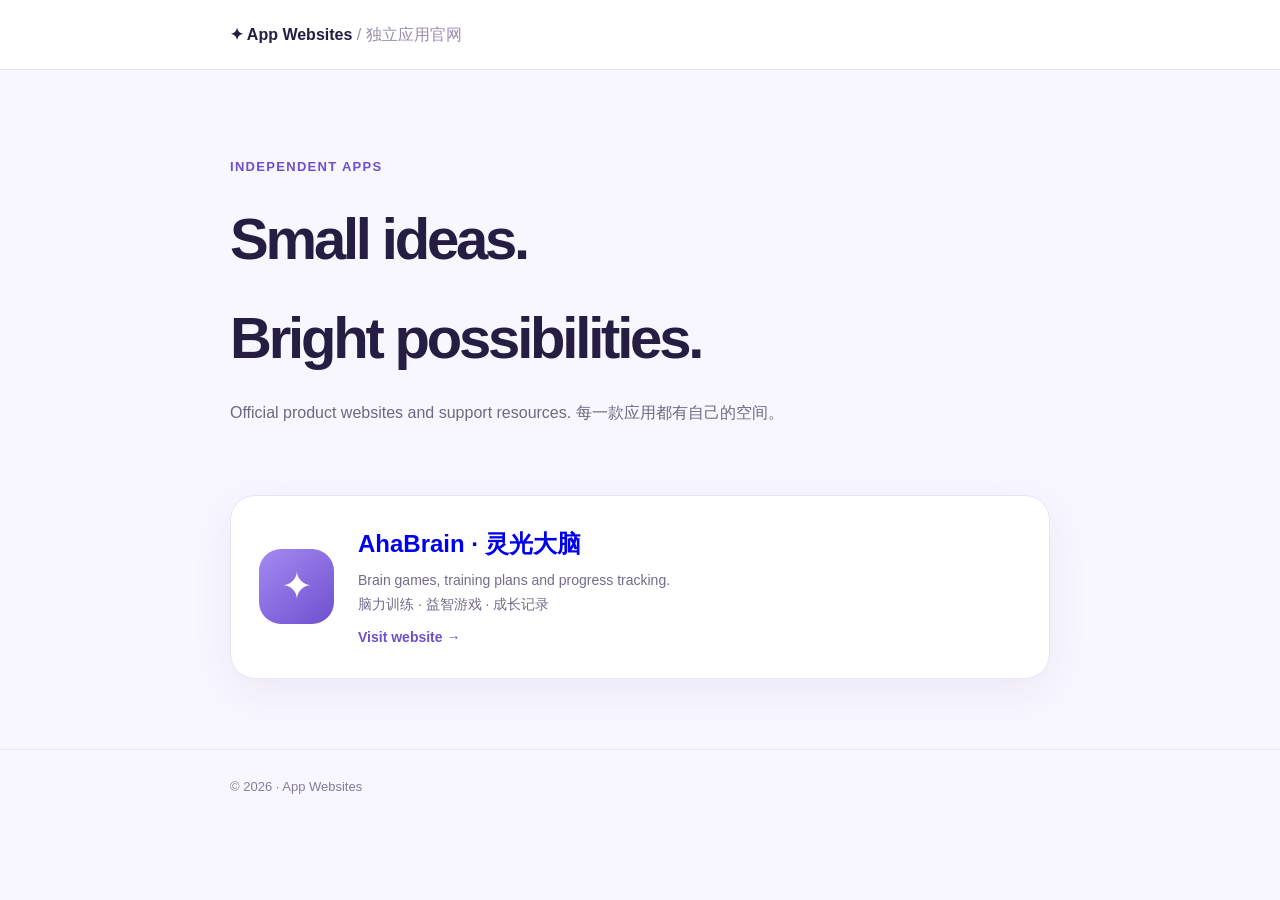
==== index.html @ 35978523 "Create public website hub for multiple apps" ====
<!doctype html>
<html lang="en"><head><meta charset="utf-8"><meta name="viewport" content="width=device-width, initial-scale=1"><meta name="theme-color" content="#7054d6"><meta name="description" content="Official websites and support resources for independent apps."><title>App Websites · 灵光大脑 AhaBrain</title>
<style>*{box-sizing:border-box}body{margin:0;background:#f8f6ff;color:#251d42;font:16px/1.7 -apple-system,BlinkMacSystemFont,"Segoe UI","PingFang SC",sans-serif}.container{width:min(820px,calc(100% - 38px));margin:0 auto}header{background:#fff;border-bottom:1px solid #e9e4f5;padding:21px 0;font-weight:750}.hero{padding:86px 0 38px}.eyebrow{color:#6d50cc;font-size:13px;letter-spacing:.1em;font-weight:800}.hero h1{font-size:clamp(38px,7vw,58px);letter-spacing:-.055em;margin:12px 0}.hero p{color:#6f6882;max-width:620px;margin:0}.card{display:flex;align-items:center;gap:24px;border:1px solid #e9e4f5;border-radius:25px;background:#fff;padding:28px;margin:30px 0 70px;box-shadow:0 12px 45px #47318010;text-decoration:none;transition:transform .2s}.card:hover{transform:translateY(-3px)}.icon{display:grid;place-items:center;min-width:75px;height:75px;border-radius:22px;background:linear-gradient(140deg,#a48af3,#6f50ce);color:#fff;font-size:38px}.card h2{margin:0;font-size:24px}.card p{margin:5px 0 0;color:#746b8a;font-size:14px}.card strong{display:block;margin-top:9px;color:#6e50cb;font-size:14px}footer{border-top:1px solid #e9e4f5;padding:26px 0;color:#857d98;font-size:13px}@media(max-width:540px){.hero{padding:55px 0 25px}.card{padding:22px;gap:16px}.icon{min-width:62px;height:62px;font-size:29px}.card h2{font-size:20px}}</style></head>
<body><header><div class="container">✦ App Websites <span style="color:#9a8daf;font-weight:500">/ 独立应用官网</span></div></header>
<main class="container"><div class="hero"><div class="eyebrow">INDEPENDENT APPS</div><h1>Small ideas.<br>Bright possibilities.</h1><p>Official product websites and support resources. 每一款应用都有自己的空间。</p></div>
<a href="./ahabrain/" class="card"><span class="icon" aria-hidden="true">✦</span><span><h2>AhaBrain · 灵光大脑</h2><p>Brain games, training plans and progress tracking.<br>脑力训练 · 益智游戏 · 成长记录</p><strong>Visit website →</strong></span></a></main>
<footer><div class="container">© 2026 · App Websites</div></footer></body></html>
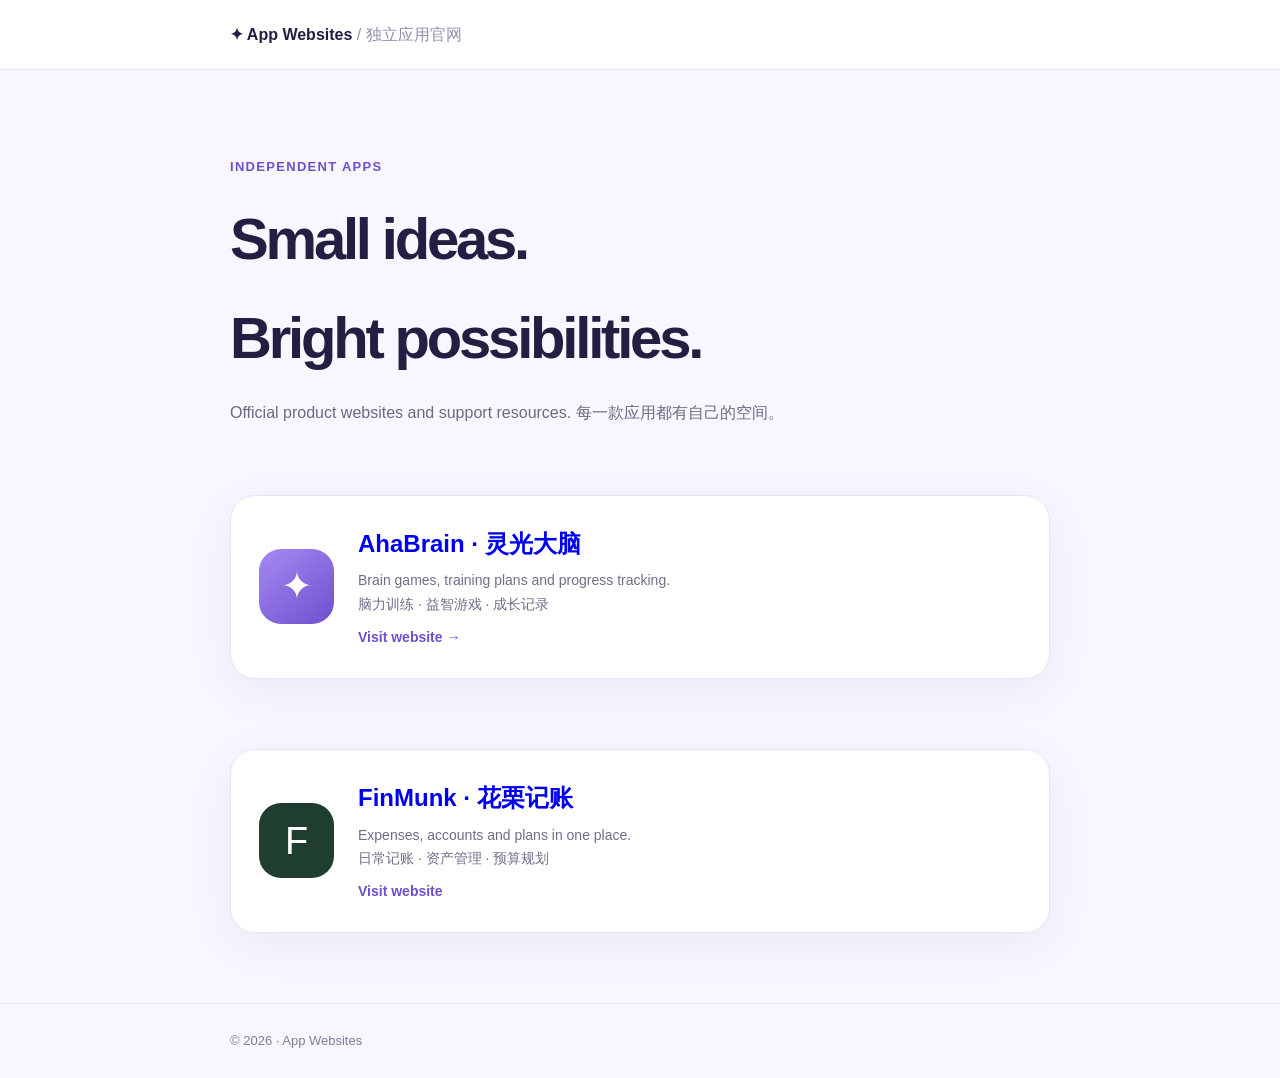
==== commit e2bb2790: "Link FinMunk from the public app website hub" ====
--- a/index.html
+++ b/index.html
@@ -3,5 +3,5 @@
 <style>*{box-sizing:border-box}body{margin:0;background:#f8f6ff;color:#251d42;font:16px/1.7 -apple-system,BlinkMacSystemFont,"Segoe UI","PingFang SC",sans-serif}.container{width:min(820px,calc(100% - 38px));margin:0 auto}header{background:#fff;border-bottom:1px solid #e9e4f5;padding:21px 0;font-weight:750}.hero{padding:86px 0 38px}.eyebrow{color:#6d50cc;font-size:13px;letter-spacing:.1em;font-weight:800}.hero h1{font-size:clamp(38px,7vw,58px);letter-spacing:-.055em;margin:12px 0}.hero p{color:#6f6882;max-width:620px;margin:0}.card{display:flex;align-items:center;gap:24px;border:1px solid #e9e4f5;border-radius:25px;background:#fff;padding:28px;margin:30px 0 70px;box-shadow:0 12px 45px #47318010;text-decoration:none;transition:transform .2s}.card:hover{transform:translateY(-3px)}.icon{display:grid;place-items:center;min-width:75px;height:75px;border-radius:22px;background:linear-gradient(140deg,#a48af3,#6f50ce);color:#fff;font-size:38px}.card h2{margin:0;font-size:24px}.card p{margin:5px 0 0;color:#746b8a;font-size:14px}.card strong{display:block;margin-top:9px;color:#6e50cb;font-size:14px}footer{border-top:1px solid #e9e4f5;padding:26px 0;color:#857d98;font-size:13px}@media(max-width:540px){.hero{padding:55px 0 25px}.card{padding:22px;gap:16px}.icon{min-width:62px;height:62px;font-size:29px}.card h2{font-size:20px}}</style></head>
 <body><header><div class="container">✦ App Websites <span style="color:#9a8daf;font-weight:500">/ 独立应用官网</span></div></header>
 <main class="container"><div class="hero"><div class="eyebrow">INDEPENDENT APPS</div><h1>Small ideas.<br>Bright possibilities.</h1><p>Official product websites and support resources. 每一款应用都有自己的空间。</p></div>
-<a href="./ahabrain/" class="card"><span class="icon" aria-hidden="true">✦</span><span><h2>AhaBrain · 灵光大脑</h2><p>Brain games, training plans and progress tracking.<br>脑力训练 · 益智游戏 · 成长记录</p><strong>Visit website →</strong></span></a></main>
+<a href="./ahabrain/" class="card"><span class="icon" aria-hidden="true">✦</span><span><h2>AhaBrain · 灵光大脑</h2><p>Brain games, training plans and progress tracking.<br>脑力训练 · 益智游戏 · 成长记录</p><strong>Visit website →</strong></span></a><a href="./finmunk/" class="card"><span class="icon" aria-hidden="true" style="background:#203e30">F</span><span><h2>FinMunk · 花栗记账</h2><p>Expenses, accounts and plans in one place.<br>日常记账 · 资产管理 · 预算规划</p><strong>Visit website</strong></span></a></main>
 <footer><div class="container">© 2026 · App Websites</div></footer></body></html>
